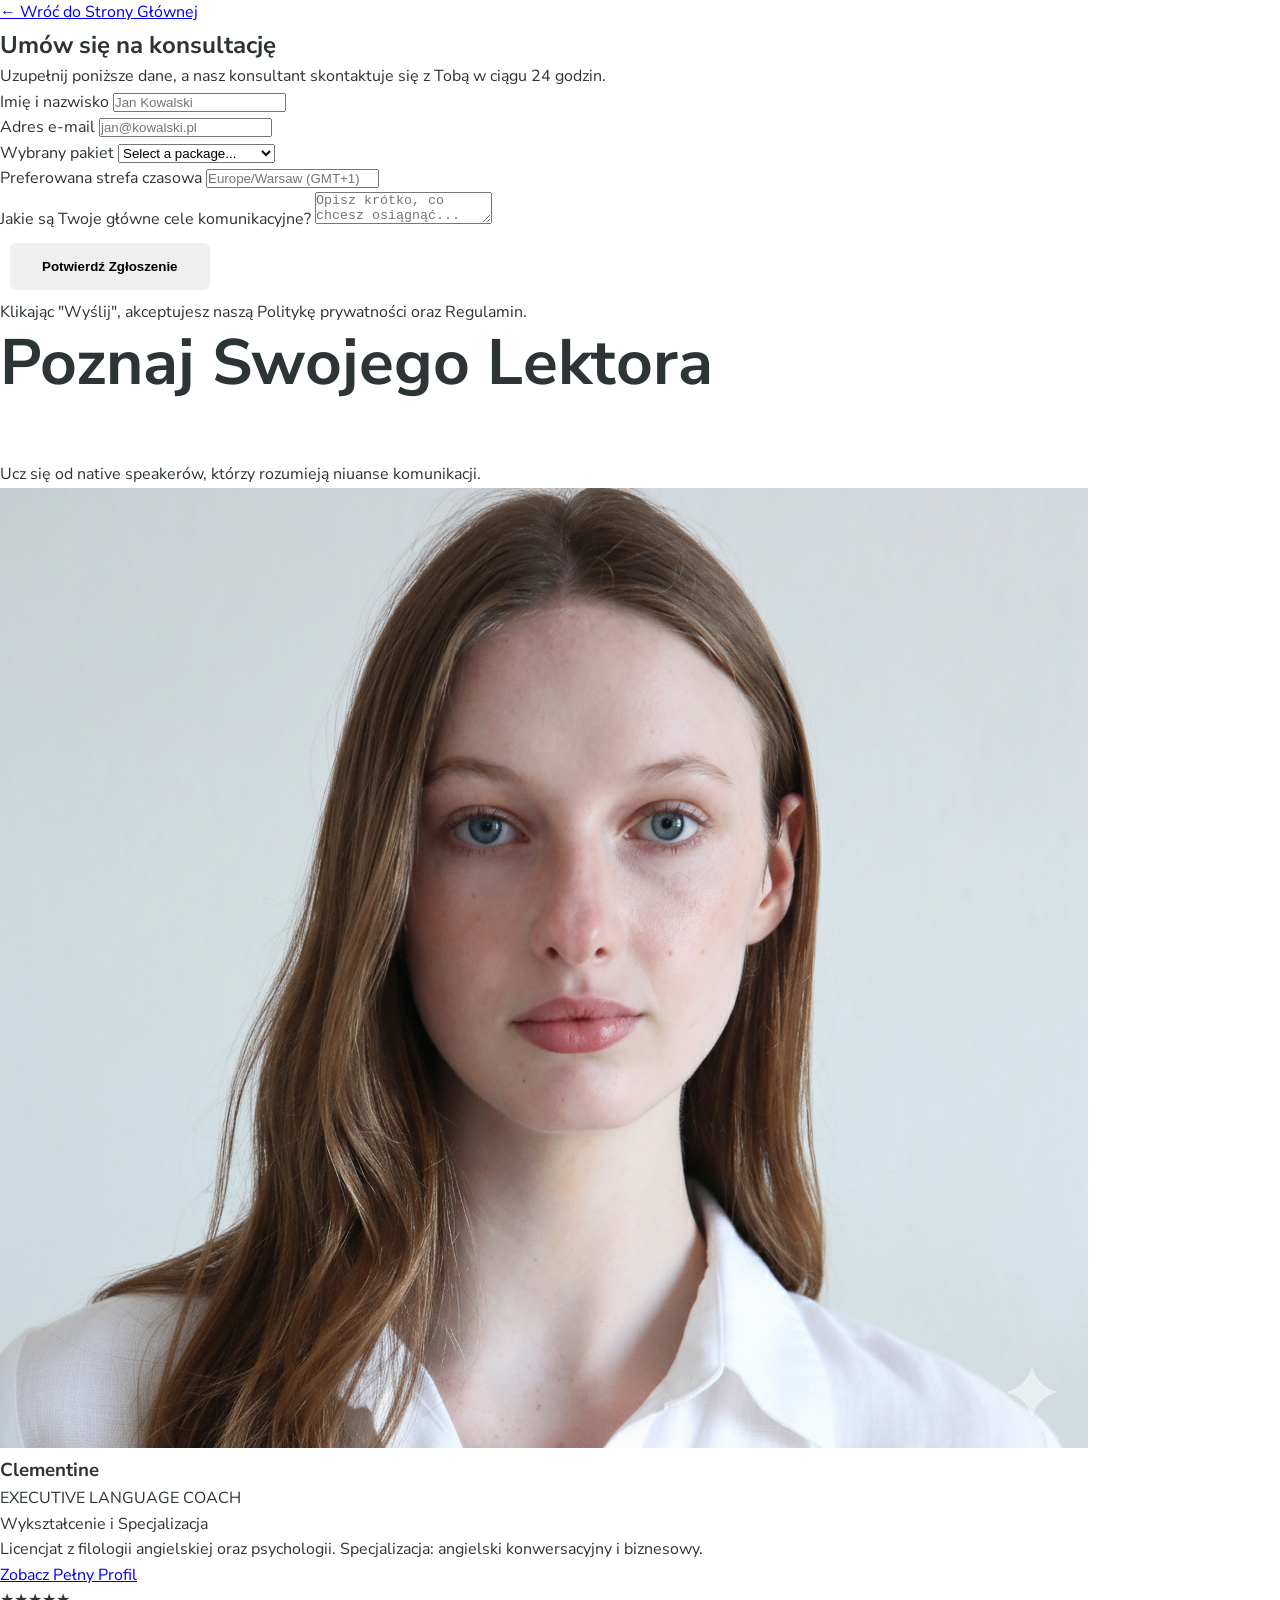
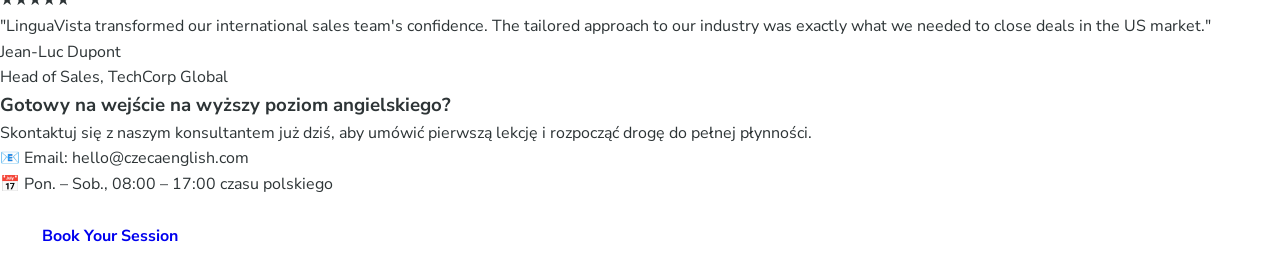
==== book-session.html @ dcea933d "Create book-session.html new book session page" ====
<!DOCTYPE html>
<html lang="pl">
<head>
    <meta charset="UTF-8">
    <meta name="viewport" content="width=device-width, initial-scale=1.0">
    <title>Umów sesję | Czeca English</title>
    <link rel="stylesheet" href="./style.css?v=1.7">
    <link href="https://fonts.googleapis.com/css2?family=Nunito+Sans:wght@300;400;700&display=swap" rel="stylesheet">
</head>
<body class="booking-page">

    <header class="booking-header">
        <a href="index.html" class="back-link">← Wróć do Strony Głównej</a>
    </header>

    <section class="form-section">
        <div class="form-container">
            <h2>Umów się na konsultację</h2>
            <p class="form-subtitle">Uzupełnij poniższe dane, a nasz konsultant skontaktuje się z Tobą w ciągu 24 godzin.</p>
            
            <form>
                <div class="input-row">
                    <div class="input-group">
                        <label>Imię i nazwisko</label>
                        <input type="text" placeholder="Jan Kowalski">
                    </div>
                    <div class="input-group">
                        <label>Adres e-mail</label>
                        <input type="email" placeholder="jan@kowalski.pl">
                    </div>
                </div>

                <div class="input-row">
                    <div class="input-group">
                        <label>Wybrany pakiet</label>
                        <select>
                            <option>Select a package...</option>
                            <option>Indywidualny Express</option>
                            <option>Indywidualny Standard</option>
                        </select>
                    </div>
                    <div class="input-group">
                        <label>Preferowana strefa czasowa</label>
                        <input type="text" placeholder="Europe/Warsaw (GMT+1)">
                    </div>
                </div>

                <div class="input-group full-width">
                    <label>Jakie są Twoje główne cele komunikacyjne?</label>
                    <textarea placeholder="Opisz krótko, co chcesz osiągnąć..."></textarea>
                </div>

                <button type="submit" class="btn btn-dark-form">Potwierdź Zgłoszenie</button>
            </form>
            <p class="form-fine-print">Klikając "Wyślij", akceptujesz naszą Politykę prywatności oraz Regulamin.</p>
        </div>
    </section>

    <section class="teacher-section">
        <h2 class="section-title">Poznaj Swojego Lektora</h2>
        <p class="section-subtitle">Ucz się od native speakerów, którzy rozumieją niuanse komunikacji.</p>
        
        <div class="profile-wrapper">
            <div class="profile-arch"></div>
            <img src="Gemini_Generated_Image_jn3lj3jn3lj3jn3l.png" alt="Clementine - Lektor" class="teacher-img">
            <div class="profile-card">
                <h3>Clementine</h3>
                <span class="profile-title">EXECUTIVE LANGUAGE COACH</span>
                <p>Wykształcenie i Specjalizacja</p>
                <p class="profile-desc">Licencjat z filologii angielskiej oraz psychologii. Specjalizacja: angielski konwersacyjny i biznesowy.</p>
                <a href="#" class="profile-link">Zobacz Pełny Profil</a>
            </div>
        </div>
    </section>

    <section class="cta-callout-section">
        <div class="callout-grid">
            <div class="testimonial-box">
                <div class="stars">★★★★★</div>
                <p class="quote">"LinguaVista transformed our international sales team's confidence. The tailored approach to our industry was exactly what we needed to close deals in the US market."</p>
                <p class="quote-author">Jean-Luc Dupont</p>
                <p class="quote-title">Head of Sales, TechCorp Global</p>
            </div>
            <div class="contact-cta-box">
                <h3>Gotowy na wejście na wyższy poziom angielskiego?</h3>
                <p>Skontaktuj się z naszym konsultantem już dziś, aby umówić pierwszą lekcję i rozpocząć drogę do pełnej płynności.</p>
                <div class="contact-info">
                    <p>📧 Email: hello@czecaenglish.com</p>
                    <p>📅 Pon. – Sob., 08:00 – 17:00 czasu polskiego</p>
                </div>
                <a href="#" class="btn btn-teal-cta">Book Your Session</a>
            </div>
        </div>
    </section>

</body>
</html>
---- style.css ----
:root {
    --teal: #00808b;
    --light-teal: #b3d9d9;
    --white: #ffffff;
    --dark: #2d3436;
    --bg-gray: #f4f7f7;
}

* { box-sizing: border-box; margin: 0; padding: 0; }
body { font-family: 'Nunito Sans', sans-serif; color: var(--dark); line-height: 1.6; overflow-x: hidden; scroll-behavior: smooth; }

/* --- Hero --- */
.hero { height: 100vh; display: flex; align-items: center; justify-content: center; position: relative; color: var(--white); text-align: center; padding: 0 20px; }
.video-bg { position: absolute; top: 0; left: 0; width: 100%; height: 100%; object-fit: cover; z-index: -2; }
.overlay { position: absolute; top: 0; left: 0; width: 100%; height: 100%; background: rgba(0, 0, 0, 0.4); z-index: -1; }
.hero-content { max-width: 900px; }
h1 { font-size: clamp(2.5rem, 6vw, 4rem); margin: 20px 0; line-height: 1.1; }

/* --- Defined Stats Bar --- */
.stats-container { background: #fff; padding: 40px 20px; margin-top: -50px; position: relative; z-index: 10; }
.stats-bar { max-width: 1100px; margin: 0 auto; display: grid; grid-template-columns: repeat(auto-fit, minmax(250px, 1fr)); gap: 20px; }
.stat-item { background: var(--bg-gray); padding: 30px; border-radius: 12px; text-align: center; border-bottom: 4px solid var(--light-teal); }
.stat-icon { font-size: 1.5rem; margin-bottom: 10px; }

/* --- Tightened Arch Section --- */
.about-section { padding: 40px 20px; background: #fff; display: flex; justify-content: center; }
.arch-wrapper { position: relative; width: 100%; max-width: 650px; display: flex; flex-direction: column; align-items: center; }
.teal-arch { position: absolute; top: 0; width: 100%; height: 100%; background-color: var(--light-teal); border-radius: 350px 350px 0 0; z-index: 1; }
.student-img { width: 75%; max-width: 380px; border-radius: 20px; z-index: 2; margin-top: 30px; box-shadow: 0 15px 30px rgba(0,0,0,0.1); }
.arch-content { z-index: 3; text-align: center; margin-top: 25px; max-width: 500px; padding-bottom: 40px; }

/* --- Bigger Features Header --- */
.features { padding: 80px 10%; text-align: center; background: #fff; }
.section-title { font-size: clamp(2.5rem, 5vw, 4rem); line-height: 1.2; margin-bottom: 60px; }
.section-title span { font-style: italic; font-weight: 300; color: var(--teal); }
.feature-grid { display: grid; grid-template-columns: repeat(auto-fit, minmax(280px, 1fr)); gap: 30px; }
.feature-card { padding: 50px 30px; background: var(--bg-gray); border-radius: 20px; text-align: left; }
.highlight-card { background: var(--teal); color: white; }

/* --- Pricing Calculator --- */
.calc-section { padding: 100px 10%; background: var(--bg-gray); }
.calc-container { max-width: 1000px; margin: 0 auto; background: white; padding: 60px; border-radius: 30px; box-shadow: 0 20px 60px rgba(0,0,0,0.05); }
.calc-grid { display: grid; grid-template-columns: 1.5fr 1fr; gap: 50px; margin-top: 40px; }
.radio-group { margin: 20px 0 40px; }
.radio-option { display: block; padding: 15px; border: 2px solid #eee; border-radius: 10px; margin-bottom: 10px; cursor: pointer; }
.radio-option input { margin-right: 10px; accent-color: var(--teal); }
input[type="range"] { width: 100%; accent-color: var(--teal); margin: 20px 0 10px; }
.range-labels { display: flex; justify-content: space-between; font-size: 12px; color: #999; }
.result-box { background: #fdfdfd; border: 2px dashed var(--light-teal); padding: 40px; border-radius: 20px; text-align: center; }
.result-box h3 { font-size: 3rem; color: var(--teal); margin: 10px 0; }

/* --- Buttons --- */
.btn { display: inline-block; padding: 16px 32px; text-decoration: none; font-weight: bold; border-radius: 6px; transition: 0.3s; margin: 10px; border: none; cursor: pointer; }
.btn-teal { background: var(--teal); color: var(--white); }
.btn-outline { border: 2px solid var(--white); color: var(--white); }
.btn-white { background: var(--white); color: var(--teal); }

/* --- Footer --- */
.main-footer { background: #2c3e50; color: white; padding: 80px 10% 40px; }
.footer-grid { display: flex; justify-content: space-between; flex-wrap: wrap; gap: 40px; }
.footer-bottom { border-top: 1px solid #3e4f5f; margin-top: 50px; padding-top: 20px; text-align: center; font-size: 12px; opacity: 0.6; }

@media (max-width: 900px) {
    .calc-grid { grid-template-columns: 1fr; }
    .calc-container { padding: 30px; }
}
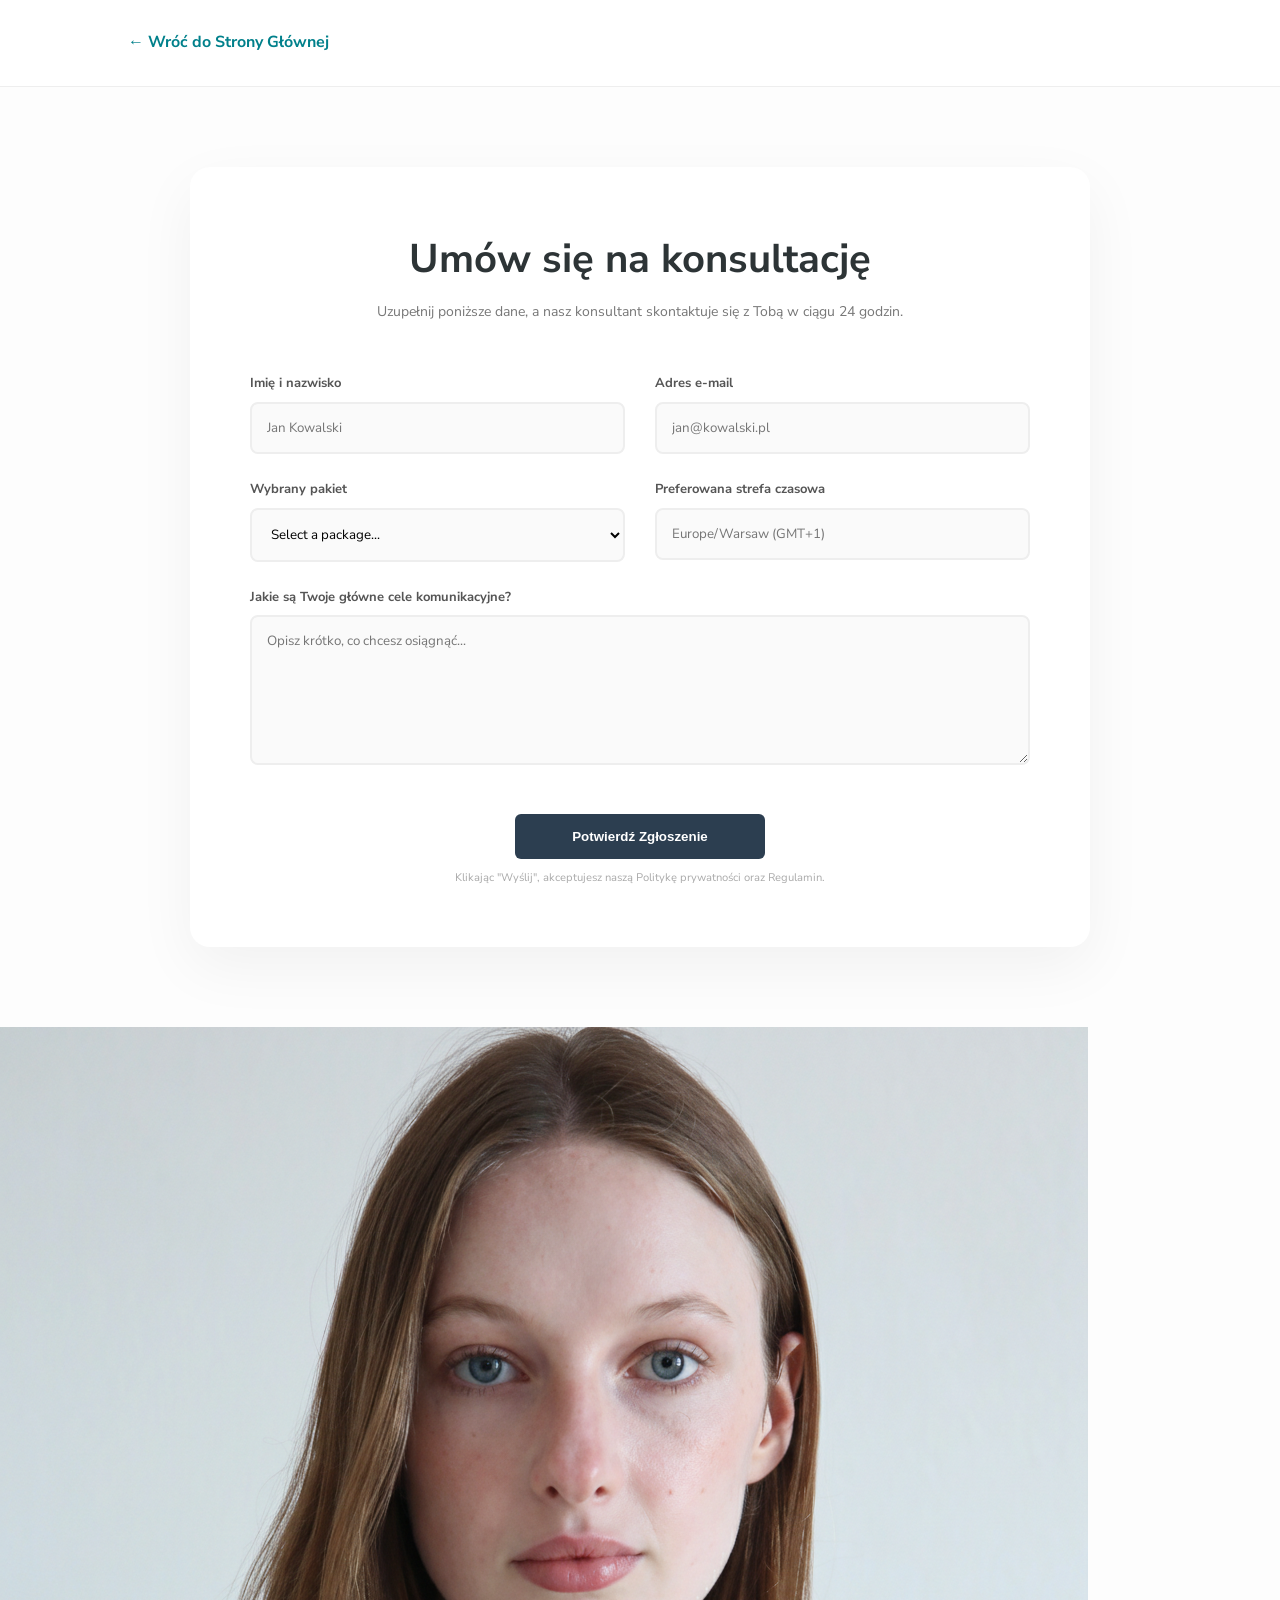
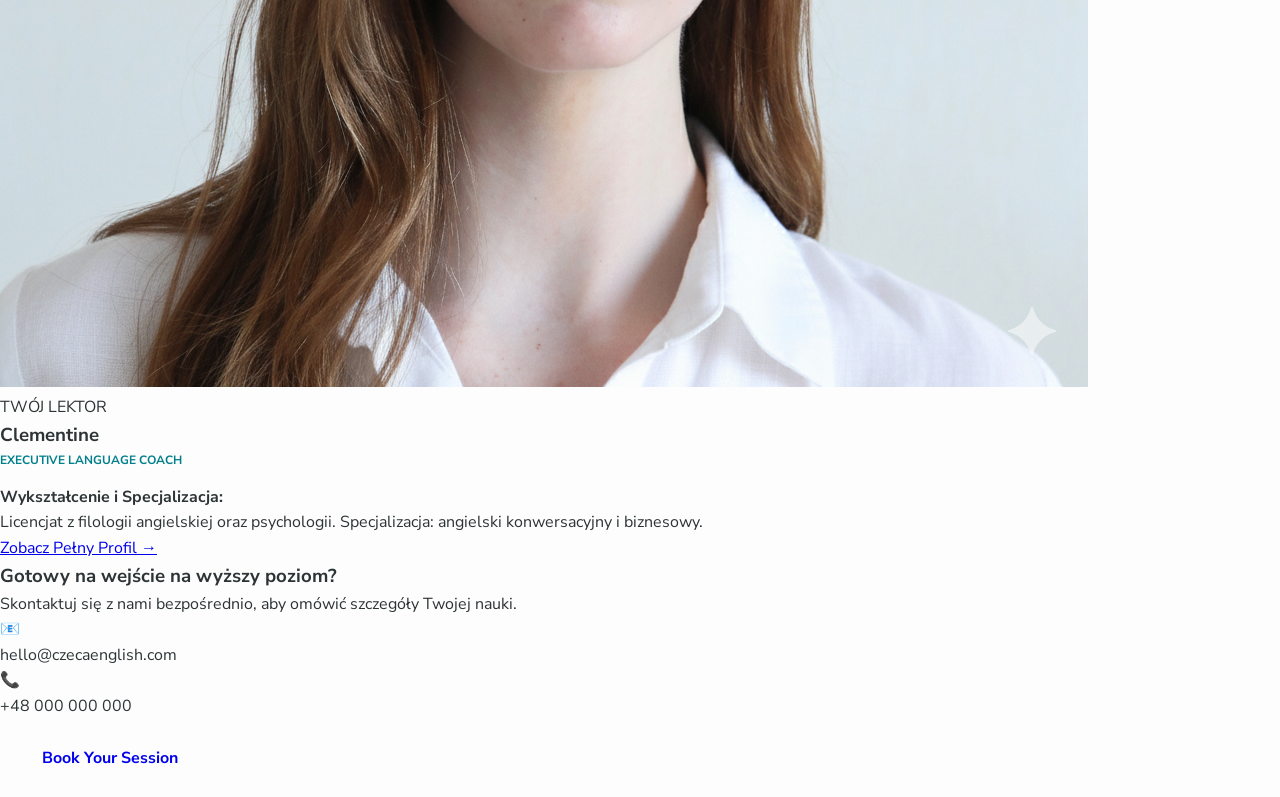
==== commit f5a1f17f: "Update book-session.html changes" ====
--- a/book-session.html
+++ b/book-session.html
@@ -4,7 +4,7 @@
     <meta charset="UTF-8">
     <meta name="viewport" content="width=device-width, initial-scale=1.0">
     <title>Umów sesję | Czeca English</title>
-    <link rel="stylesheet" href="./style.css?v=1.7">
+    <link rel="stylesheet" href="./style.css?v=1.8">
     <link href="https://fonts.googleapis.com/css2?family=Nunito+Sans:wght@300;400;700&display=swap" rel="stylesheet">
 </head>
 <body class="booking-page">
@@ -56,40 +56,38 @@
         </div>
     </section>
 
-    <section class="teacher-section">
-        <h2 class="section-title">Poznaj Swojego Lektora</h2>
-        <p class="section-subtitle">Ucz się od native speakerów, którzy rozumieją niuanse komunikacji.</p>
-        
-        <div class="profile-wrapper">
-            <div class="profile-arch"></div>
-            <img src="Gemini_Generated_Image_jn3lj3jn3lj3jn3l.png" alt="Clementine - Lektor" class="teacher-img">
-            <div class="profile-card">
+    <section class="teacher-section-v2">
+        <div class="profile-container-v2">
+            <div class="profile-image-v2">
+                <img src="Gemini_Generated_Image_jn3lj3jn3lj3jn3l.png" alt="Clementine" class="teacher-img-large">
+            </div>
+            <div class="profile-info-v2">
+                <span class="profile-tag">TWÓJ LEKTOR</span>
                 <h3>Clementine</h3>
                 <span class="profile-title">EXECUTIVE LANGUAGE COACH</span>
-                <p>Wykształcenie i Specjalizacja</p>
-                <p class="profile-desc">Licencjat z filologii angielskiej oraz psychologii. Specjalizacja: angielski konwersacyjny i biznesowy.</p>
-                <a href="#" class="profile-link">Zobacz Pełny Profil</a>
+                <p class="profile-edu"><strong>Wykształcenie i Specjalizacja:</strong><br>
+                Licencjat z filologii angielskiej oraz psychologii. Specjalizacja: angielski konwersacyjny i biznesowy.</p>
+                <a href="#" class="profile-link-v2">Zobacz Pełny Profil →</a>
             </div>
         </div>
     </section>
 
-    <section class="cta-callout-section">
-        <div class="callout-grid">
-            <div class="testimonial-box">
-                <div class="stars">★★★★★</div>
-                <p class="quote">"LinguaVista transformed our international sales team's confidence. The tailored approach to our industry was exactly what we needed to close deals in the US market."</p>
-                <p class="quote-author">Jean-Luc Dupont</p>
-                <p class="quote-title">Head of Sales, TechCorp Global</p>
+    <section class="contact-footer-simple">
+        <div class="contact-box-v2">
+            <h3>Gotowy na wejście na wyższy poziom?</h3>
+            <p>Skontaktuj się z nami bezpośrednio, aby omówić szczegóły Twojej nauki.</p>
+            
+            <div class="contact-details-v2">
+                <div class="contact-item-v2">
+                    <span>📧</span>
+                    <p>hello@czecaenglish.com</p>
+                </div>
+                <div class="contact-item-v2">
+                    <span>📞</span>
+                    <p>+48 000 000 000</p> </div>
             </div>
-            <div class="contact-cta-box">
-                <h3>Gotowy na wejście na wyższy poziom angielskiego?</h3>
-                <p>Skontaktuj się z naszym konsultantem już dziś, aby umówić pierwszą lekcję i rozpocząć drogę do pełnej płynności.</p>
-                <div class="contact-info">
-                    <p>📧 Email: hello@czecaenglish.com</p>
-                    <p>📅 Pon. – Sob., 08:00 – 17:00 czasu polskiego</p>
-                </div>
-                <a href="#" class="btn btn-teal-cta">Book Your Session</a>
-            </div>
+
+            <a href="#" class="btn btn-teal-v2">Book Your Session</a>
         </div>
     </section>
 
--- a/style.css
+++ b/style.css
@@ -64,3 +64,47 @@
     .calc-grid { grid-template-columns: 1fr; }
     .calc-container { padding: 30px; }
 }
+/* --- Booking Page Specific Styles --- */
+.booking-page { background: #fdfdfd; }
+.booking-header { padding: 30px 10%; background: #fff; border-bottom: 1px solid #eee; }
+.back-link { text-decoration: none; color: var(--teal); font-weight: bold; }
+
+/* 1. Form Section */
+.form-section { padding: 80px 10%; display: flex; justify-content: center; }
+.form-container { width: 100%; max-width: 900px; background: #fff; padding: 60px; border-radius: 20px; box-shadow: 0 20px 60px rgba(0,0,0,0.05); }
+.form-container h2 { text-align: center; font-size: 2.5rem; margin-bottom: 10px; }
+.form-subtitle { text-align: center; color: #777; margin-bottom: 50px; font-size: 14px; }
+
+.input-row { display: grid; grid-template-columns: 1fr 1fr; gap: 30px; margin-bottom: 25px; }
+.input-group label { display: block; margin-bottom: 8px; font-weight: bold; font-size: 13px; color: #555; }
+.input-group input, .input-group select, .input-group textarea { width: 100%; padding: 15px; border: 2px solid #eee; border-radius: 8px; background: #fafafa; font-family: inherit; }
+.input-group textarea { height: 150px; resize: vertical; }
+
+.btn-dark-form { background: #2c3e50; color: white; width: 250px; display: block; margin: 40px auto 10px; padding: 15px; }
+.form-fine-print { text-align: center; font-size: 11px; color: #aaa; }
+
+/* 2. Teacher Section & Arch */
+.teacher-section { padding: 80px 10%; text-align: center; background: #f0f4f8; }
+.profile-wrapper { position: relative; max-width: 600px; margin: 60px auto 0; padding-top: 80px; }
+.profile-arch { position: absolute; top: 0; left: 0; width: 100%; height: 100%; background: var(--light-teal); border-radius: 300px 300px 0 0; z-index: 1; }
+.teacher-img { width: 70%; max-width: 350px; border-radius: 15px; z-index: 2; position: relative; box-shadow: 0 20px 40px rgba(0,0,0,0.1); }
+.profile-card { background: #fff; border-radius: 15px; padding: 40px; text-align: left; position: relative; z-index: 3; margin-top: -30px; border-bottom: 4px solid var(--teal); }
+.profile-title { color: var(--teal); font-weight: bold; font-size: 12px; display: block; margin-bottom: 15px; }
+.profile-link { font-weight: bold; color: var(--dark); text-decoration: none; border-bottom: 1px solid #777; font-size: 13px; margin-top: 15px; display: inline-block;}
+
+/* 3. CTA Callout */
+.cta-callout-section { padding: 100px 10%; }
+.callout-grid { display: grid; grid-template-columns: 1fr 1fr; gap: 40px; background: #fff; border-radius: 20px; box-shadow: 0 20px 50px rgba(0,0,0,0.05); overflow: hidden; }
+.testimonial-box { padding: 60px; background: #fbfdfd; }
+.stars { color: #f1c40f; font-size: 1.2rem; margin-bottom: 20px; }
+.quote { font-size: 1.1rem; font-style: italic; color: #555; margin-bottom: 20px; line-height: 1.6; }
+.quote-author { font-weight: bold; color: var(--dark); }
+.quote-title { font-size: 12px; color: #777; }
+.contact-cta-box { padding: 60px; background: #2c3e50; color: white; }
+.contact-info { margin: 30px 0; font-size: 14px; color: #bdc3c7; }
+.btn-teal-cta { background: #0097a7; color: white; width: 100%; text-align: center; margin: 20px 0 0; }
+
+@media (max-width: 768px) {
+    .input-row, .callout-grid { grid-template-columns: 1fr; }
+    .form-container { padding: 30px; }
+}
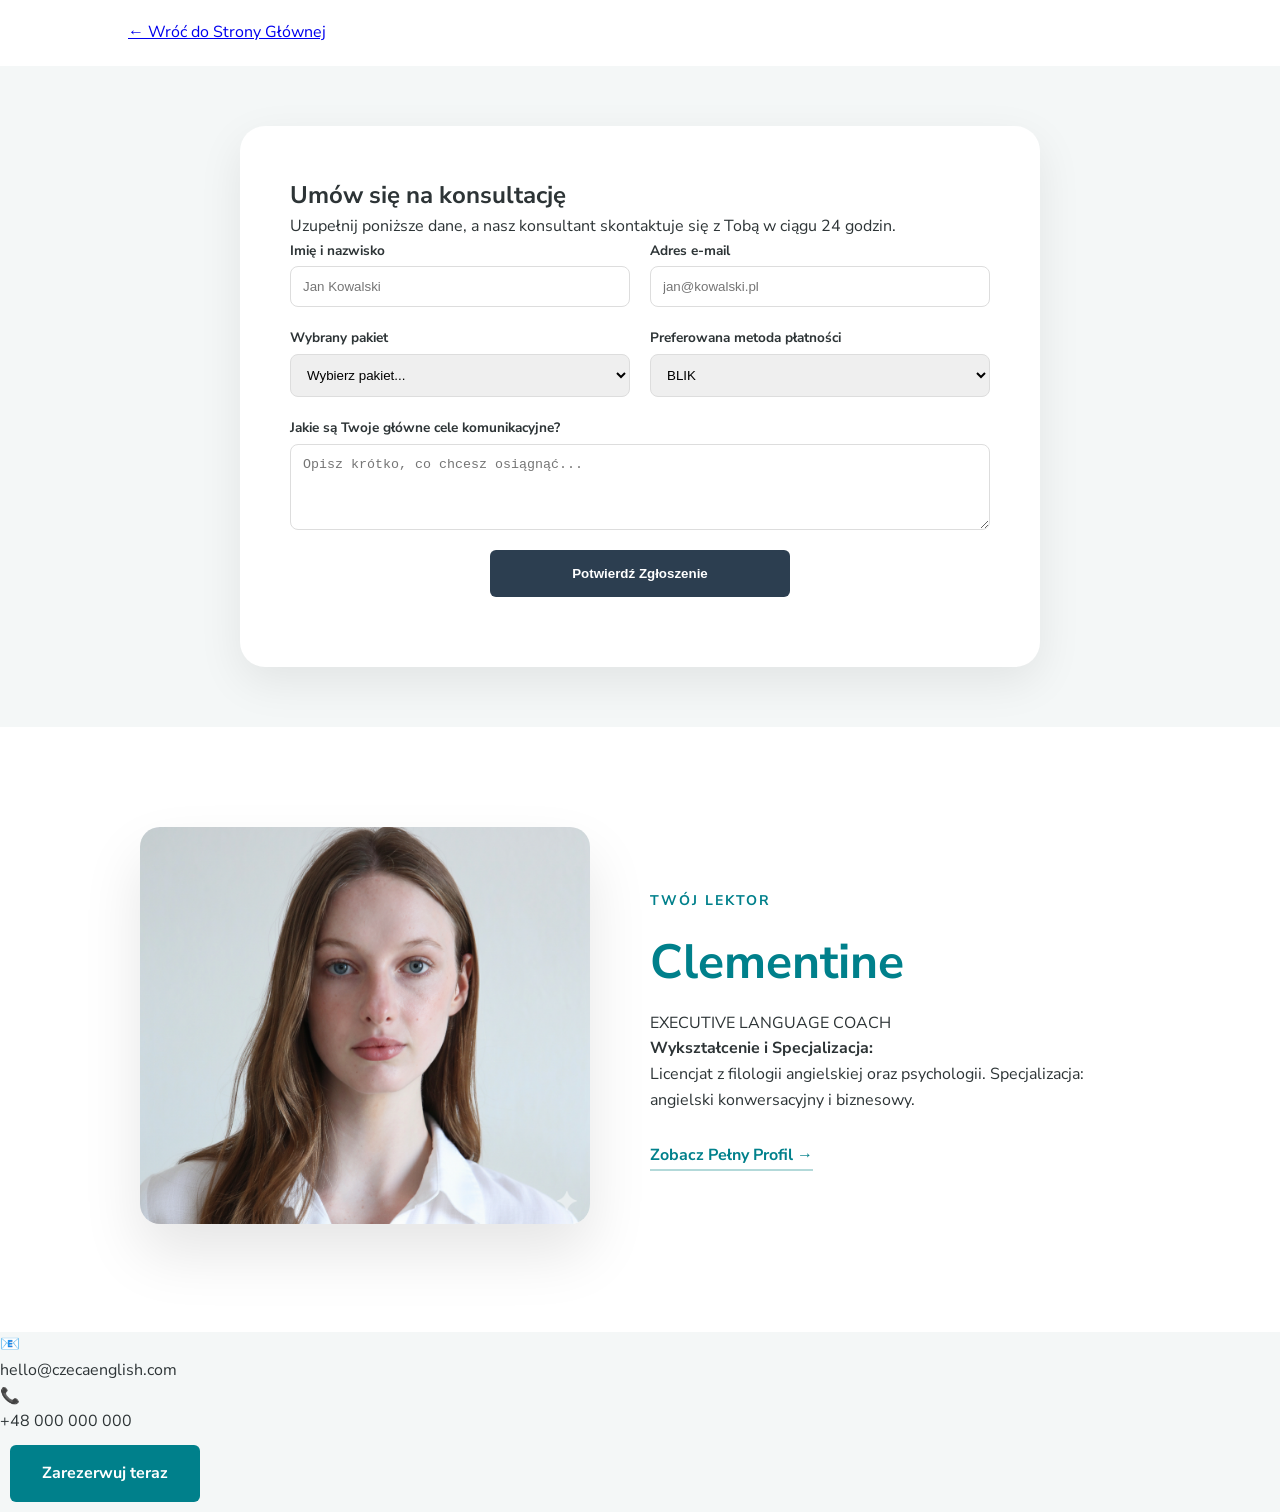
==== commit 1f8d8f11: "Update book-session.html changes" ====
--- a/book-session.html
+++ b/book-session.html
@@ -4,12 +4,12 @@
     <meta charset="UTF-8">
     <meta name="viewport" content="width=device-width, initial-scale=1.0">
     <title>Umów sesję | Czeca English</title>
-    <link rel="stylesheet" href="./style.css?v=1.8">
+    <link rel="stylesheet" href="./style.css?v=1.9">
     <link href="https://fonts.googleapis.com/css2?family=Nunito+Sans:wght@300;400;700&display=swap" rel="stylesheet">
 </head>
 <body class="booking-page">
 
-    <header class="booking-header">
+    <header class="booking-header" style="padding: 20px 10%; background: #fff;">
         <a href="index.html" class="back-link">← Wróć do Strony Głównej</a>
     </header>
 
@@ -34,25 +34,28 @@
                     <div class="input-group">
                         <label>Wybrany pakiet</label>
                         <select>
-                            <option>Select a package...</option>
-                            <option>Indywidualny Express</option>
-                            <option>Indywidualny Standard</option>
+                            <option>Wybierz pakiet...</option>
+                            <option>Ekspresowe (30 min)</option>
+                            <option>Standardowe (45 min)</option>
                         </select>
                     </div>
                     <div class="input-group">
-                        <label>Preferowana strefa czasowa</label>
-                        <input type="text" placeholder="Europe/Warsaw (GMT+1)">
+                        <label>Preferowana metoda płatności</label>
+                        <select>
+                            <option value="blik">BLIK</option>
+                            <option value="card">Karta płatnicza</option>
+                            <option value="transfer">Przelew bankowy</option>
+                        </select>
                     </div>
                 </div>
 
                 <div class="input-group full-width">
                     <label>Jakie są Twoje główne cele komunikacyjne?</label>
-                    <textarea placeholder="Opisz krótko, co chcesz osiągnąć..."></textarea>
+                    <textarea placeholder="Opisz krótko, co chcesz osiągnąć..." rows="4"></textarea>
                 </div>
 
                 <button type="submit" class="btn btn-dark-form">Potwierdź Zgłoszenie</button>
             </form>
-            <p class="form-fine-print">Klikając "Wyślij", akceptujesz naszą Politykę prywatności oraz Regulamin.</p>
         </div>
     </section>
 
@@ -67,16 +70,14 @@
                 <span class="profile-title">EXECUTIVE LANGUAGE COACH</span>
                 <p class="profile-edu"><strong>Wykształcenie i Specjalizacja:</strong><br>
                 Licencjat z filologii angielskiej oraz psychologii. Specjalizacja: angielski konwersacyjny i biznesowy.</p>
-                <a href="#" class="profile-link-v2">Zobacz Pełny Profil →</a>
+                
+                <a href="profile.html" class="profile-link-v2">Zobacz Pełny Profil →</a>
             </div>
         </div>
     </section>
 
-    <section class="contact-footer-simple">
+    <footer class="contact-footer-simple">
         <div class="contact-box-v2">
-            <h3>Gotowy na wejście na wyższy poziom?</h3>
-            <p>Skontaktuj się z nami bezpośrednio, aby omówić szczegóły Twojej nauki.</p>
-            
             <div class="contact-details-v2">
                 <div class="contact-item-v2">
                     <span>📧</span>
@@ -84,12 +85,12 @@
                 </div>
                 <div class="contact-item-v2">
                     <span>📞</span>
-                    <p>+48 000 000 000</p> </div>
+                    <p>+48 000 000 000</p>
+                </div>
             </div>
-
-            <a href="#" class="btn btn-teal-v2">Book Your Session</a>
+            <a href="#" class="btn btn-teal">Zarezerwuj teraz</a>
         </div>
-    </section>
+    </footer>
 
 </body>
 </html>
--- a/style.css
+++ b/style.css
@@ -48,9 +48,10 @@
 .range-labels { display: flex; justify-content: space-between; font-size: 12px; color: #999; }
 .result-box { background: #fdfdfd; border: 2px dashed var(--light-teal); padding: 40px; border-radius: 20px; text-align: center; }
 .result-box h3 { font-size: 3rem; color: var(--teal); margin: 10px 0; }
+.blik-indicator { margin-top: 15px; font-size: 0.8rem; color: #777; border-top: 1px solid #eee; padding-top: 10px; }
 
 /* --- Buttons --- */
-.btn { display: inline-block; padding: 16px 32px; text-decoration: none; font-weight: bold; border-radius: 6px; transition: 0.3s; margin: 10px; border: none; cursor: pointer; }
+.btn { display: inline-block; padding: 16px 32px; text-decoration: none; font-weight: bold; border-radius: 6px; transition: 0.3s; margin: 10px; border: none; cursor: pointer; text-align: center; }
 .btn-teal { background: var(--teal); color: var(--white); }
 .btn-outline { border: 2px solid var(--white); color: var(--white); }
 .btn-white { background: var(--white); color: var(--teal); }
@@ -64,47 +65,43 @@
     .calc-grid { grid-template-columns: 1fr; }
     .calc-container { padding: 30px; }
 }
-/* --- Booking Page Specific Styles --- */
-.booking-page { background: #fdfdfd; }
-.booking-header { padding: 30px 10%; background: #fff; border-bottom: 1px solid #eee; }
-.back-link { text-decoration: none; color: var(--teal); font-weight: bold; }
 
-/* 1. Form Section */
-.form-section { padding: 80px 10%; display: flex; justify-content: center; }
-.form-container { width: 100%; max-width: 900px; background: #fff; padding: 60px; border-radius: 20px; box-shadow: 0 20px 60px rgba(0,0,0,0.05); }
-.form-container h2 { text-align: center; font-size: 2.5rem; margin-bottom: 10px; }
-.form-subtitle { text-align: center; color: #777; margin-bottom: 50px; font-size: 14px; }
+/* --- Booking Page v2 Styles (Fixed Box) --- */
+.booking-page { background: var(--bg-gray); }
+.form-section { padding: 60px 10%; display: flex; justify-content: center; }
+.form-container { 
+    width: 100%; max-width: 800px; background: #fff; padding: 50px; 
+    border-radius: 25px; box-shadow: 0 15px 45px rgba(0,0,0,0.08); 
+}
+.input-row { display: grid; grid-template-columns: 1fr 1fr; gap: 20px; margin-bottom: 20px; }
+.input-group { display: flex; flex-direction: column; text-align: left; }
+.input-group label { font-weight: bold; font-size: 0.85rem; margin-bottom: 5px; }
+.input-group input, .input-group select, .input-group textarea { padding: 12px; border: 1px solid #ddd; border-radius: 8px; }
+.full-width { grid-column: span 2; }
+.btn-dark-form { background: #2c3e50; color: white; width: 100%; max-width: 300px; margin: 20px auto; display: block; }
 
-.input-row { display: grid; grid-template-columns: 1fr 1fr; gap: 30px; margin-bottom: 25px; }
-.input-group label { display: block; margin-bottom: 8px; font-weight: bold; font-size: 13px; color: #555; }
-.input-group input, .input-group select, .input-group textarea { width: 100%; padding: 15px; border: 2px solid #eee; border-radius: 8px; background: #fafafa; font-family: inherit; }
-.input-group textarea { height: 150px; resize: vertical; }
+.teacher-section-v2 { padding: 100px 10%; background: #fff; }
+.profile-container-v2 {
+    max-width: 1000px; margin: 0 auto; display: flex; align-items: center; gap: 60px;
+}
+.teacher-img-large {
+    width: 100%; max-width: 450px; border-radius: 20px; box-shadow: 0 30px 60px rgba(0,0,0,0.1);
+}
+.profile-info-v2 { flex: 1; text-align: left; }
+.profile-tag { color: var(--teal); font-weight: bold; font-size: 14px; letter-spacing: 2px; }
+.profile-info-v2 h3 { font-size: 3rem; margin: 10px 0; color: var(--teal); }
+.profile-link-v2 { display: inline-block; margin-top: 30px; color: var(--teal); font-weight: bold; text-decoration: none; border-bottom: 2px solid var(--light-teal); }
 
-.btn-dark-form { background: #2c3e50; color: white; width: 250px; display: block; margin: 40px auto 10px; padding: 15px; }
-.form-fine-print { text-align: center; font-size: 11px; color: #aaa; }
+/* --- Full Profile Page (The Side-by-Side Video Layout) --- */
+.profile-page { background: var(--bg-gray); }
+.full-profile-section { max-width: 1100px; margin: 50px auto; padding: 60px; background: #fff; border-radius: 30px; box-shadow: 0 10px 30px rgba(0,0,0,0.05); }
+.profile-main-name { font-size: 3.5rem; color: var(--teal); margin-bottom: 30px; }
+.intro-media-container { display: grid; grid-template-columns: 1fr 1.5fr; gap: 40px; margin-bottom: 40px; }
+.full-view-img { width: 100%; border-radius: 20px; }
+.profile-video-box { background: #000; border-radius: 20px; overflow: hidden; display: flex; align-items: center; }
+.intro-video { width: 100%; height: auto; }
 
-/* 2. Teacher Section & Arch */
-.teacher-section { padding: 80px 10%; text-align: center; background: #f0f4f8; }
-.profile-wrapper { position: relative; max-width: 600px; margin: 60px auto 0; padding-top: 80px; }
-.profile-arch { position: absolute; top: 0; left: 0; width: 100%; height: 100%; background: var(--light-teal); border-radius: 300px 300px 0 0; z-index: 1; }
-.teacher-img { width: 70%; max-width: 350px; border-radius: 15px; z-index: 2; position: relative; box-shadow: 0 20px 40px rgba(0,0,0,0.1); }
-.profile-card { background: #fff; border-radius: 15px; padding: 40px; text-align: left; position: relative; z-index: 3; margin-top: -30px; border-bottom: 4px solid var(--teal); }
-.profile-title { color: var(--teal); font-weight: bold; font-size: 12px; display: block; margin-bottom: 15px; }
-.profile-link { font-weight: bold; color: var(--dark); text-decoration: none; border-bottom: 1px solid #777; font-size: 13px; margin-top: 15px; display: inline-block;}
-
-/* 3. CTA Callout */
-.cta-callout-section { padding: 100px 10%; }
-.callout-grid { display: grid; grid-template-columns: 1fr 1fr; gap: 40px; background: #fff; border-radius: 20px; box-shadow: 0 20px 50px rgba(0,0,0,0.05); overflow: hidden; }
-.testimonial-box { padding: 60px; background: #fbfdfd; }
-.stars { color: #f1c40f; font-size: 1.2rem; margin-bottom: 20px; }
-.quote { font-size: 1.1rem; font-style: italic; color: #555; margin-bottom: 20px; line-height: 1.6; }
-.quote-author { font-weight: bold; color: var(--dark); }
-.quote-title { font-size: 12px; color: #777; }
-.contact-cta-box { padding: 60px; background: #2c3e50; color: white; }
-.contact-info { margin: 30px 0; font-size: 14px; color: #bdc3c7; }
-.btn-teal-cta { background: #0097a7; color: white; width: 100%; text-align: center; margin: 20px 0 0; }
-
-@media (max-width: 768px) {
-    .input-row, .callout-grid { grid-template-columns: 1fr; }
-    .form-container { padding: 30px; }
+@media (max-width: 900px) {
+    .profile-container-v2, .intro-media-container, .input-row { grid-template-columns: 1fr; }
+    .full-width { grid-column: span 1; }
 }
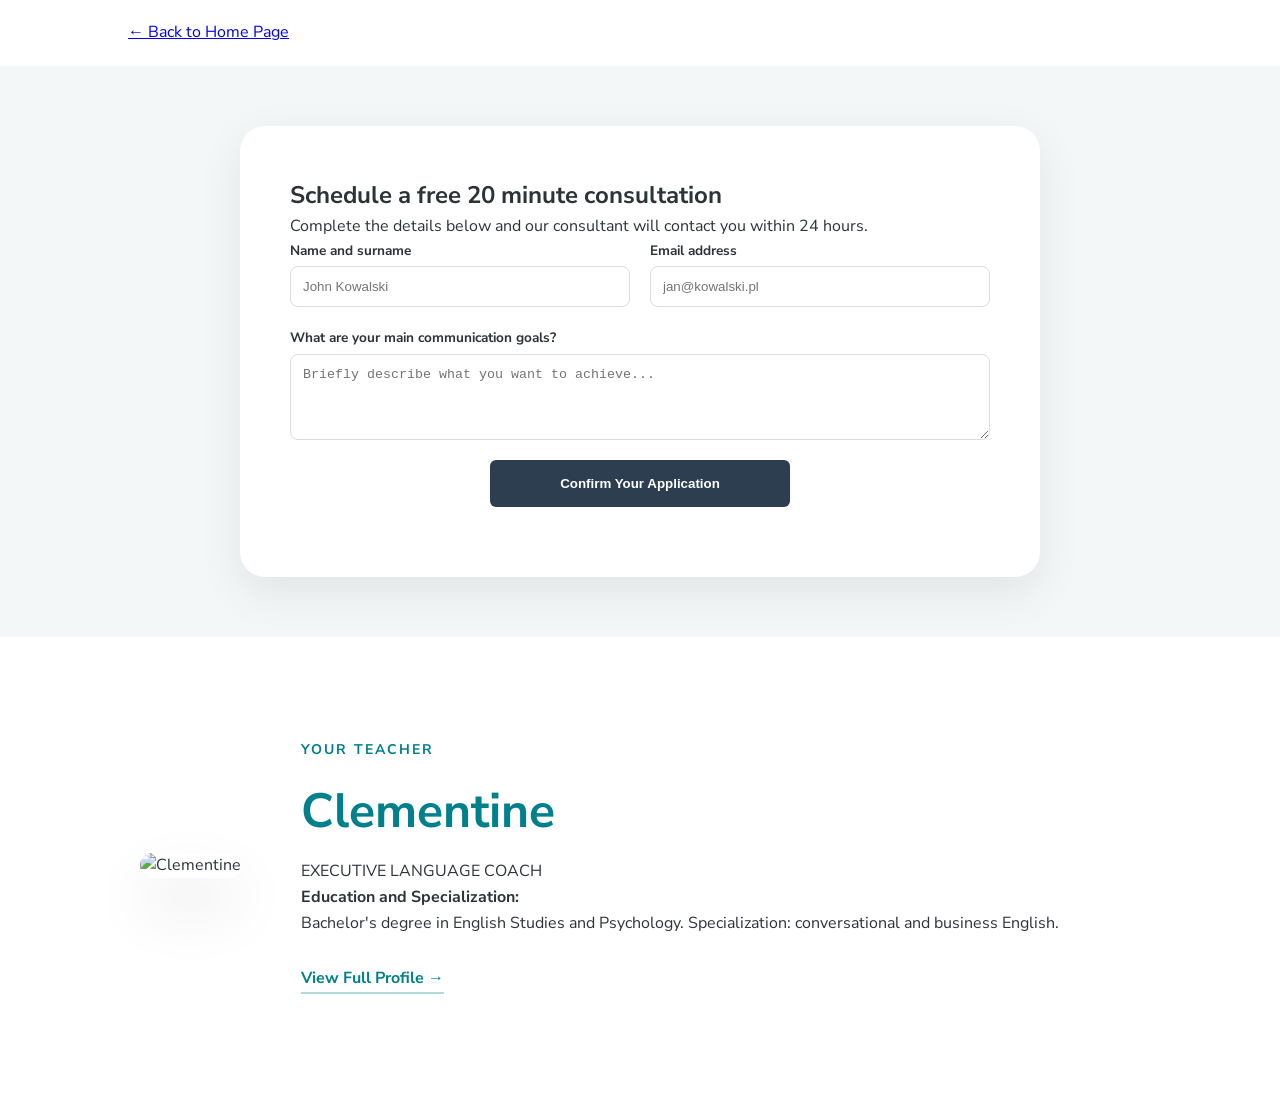
==== commit 89527fc6: "Update book-session.html making it for only free trial lessons" ====
--- a/book-session.html
+++ b/book-session.html
@@ -3,58 +3,39 @@
 <head>
     <meta charset="UTF-8">
     <meta name="viewport" content="width=device-width, initial-scale=1.0">
-    <title>Umów sesję | Czeca English</title>
-    <link rel="stylesheet" href="./style.css?v=1.9">
+    <title>Schedule a Consultation | Czeca English</title>
+    <link rel="stylesheet" href="./style.css?v=2.0">
     <link href="https://fonts.googleapis.com/css2?family=Nunito+Sans:wght@300;400;700&display=swap" rel="stylesheet">
 </head>
 <body class="booking-page">
 
     <header class="booking-header" style="padding: 20px 10%; background: #fff;">
-        <a href="index.html" class="back-link">← Wróć do Strony Głównej</a>
+        <a href="index.html" class="back-link">← Back to Home Page</a>
     </header>
 
     <section class="form-section">
         <div class="form-container">
-            <h2>Umów się na konsultację</h2>
-            <p class="form-subtitle">Uzupełnij poniższe dane, a nasz konsultant skontaktuje się z Tobą w ciągu 24 godzin.</p>
+            <h2>Schedule a free 20 minute consultation</h2>
+            <p class="form-subtitle">Complete the details below and our consultant will contact you within 24 hours.</p>
             
             <form>
                 <div class="input-row">
                     <div class="input-group">
-                        <label>Imię i nazwisko</label>
-                        <input type="text" placeholder="Jan Kowalski">
+                        <label>Name and surname</label>
+                        <input type="text" placeholder="John Kowalski">
                     </div>
                     <div class="input-group">
-                        <label>Adres e-mail</label>
+                        <label>Email address</label>
                         <input type="email" placeholder="jan@kowalski.pl">
                     </div>
                 </div>
 
-                <div class="input-row">
-                    <div class="input-group">
-                        <label>Wybrany pakiet</label>
-                        <select>
-                            <option>Wybierz pakiet...</option>
-                            <option>Ekspresowe (30 min)</option>
-                            <option>Standardowe (45 min)</option>
-                        </select>
-                    </div>
-                    <div class="input-group">
-                        <label>Preferowana metoda płatności</label>
-                        <select>
-                            <option value="blik">BLIK</option>
-                            <option value="card">Karta płatnicza</option>
-                            <option value="transfer">Przelew bankowy</option>
-                        </select>
-                    </div>
+                <div class="input-group full-width">
+                    <label>What are your main communication goals?</label>
+                    <textarea placeholder="Briefly describe what you want to achieve..." rows="4"></textarea>
                 </div>
 
-                <div class="input-group full-width">
-                    <label>Jakie są Twoje główne cele komunikacyjne?</label>
-                    <textarea placeholder="Opisz krótko, co chcesz osiągnąć..." rows="4"></textarea>
-                </div>
-
-                <button type="submit" class="btn btn-dark-form">Potwierdź Zgłoszenie</button>
+                <button type="submit" class="btn btn-dark-form">Confirm Your Application</button>
             </form>
         </div>
     </section>
@@ -62,35 +43,18 @@
     <section class="teacher-section-v2">
         <div class="profile-container-v2">
             <div class="profile-image-v2">
-                <img src="Gemini_Generated_Image_jn3lj3jn3lj3jn3l.png" alt="Clementine" class="teacher-img-large">
+                <img src="Screenshot 2026-03-08 at 13.06.29.jpg" alt="Clementine" class="teacher-img-large">
             </div>
             <div class="profile-info-v2">
-                <span class="profile-tag">TWÓJ LEKTOR</span>
+                <span class="profile-tag">YOUR TEACHER</span>
                 <h3>Clementine</h3>
                 <span class="profile-title">EXECUTIVE LANGUAGE COACH</span>
-                <p class="profile-edu"><strong>Wykształcenie i Specjalizacja:</strong><br>
-                Licencjat z filologii angielskiej oraz psychologii. Specjalizacja: angielski konwersacyjny i biznesowy.</p>
-                
-                <a href="profile.html" class="profile-link-v2">Zobacz Pełny Profil →</a>
+                <p class="profile-edu"><strong>Education and Specialization:</strong><br>
+                Bachelor's degree in English Studies and Psychology. Specialization: conversational and business English.</p>
+                <a href="profile.html" class="profile-link-v2">View Full Profile →</a>
             </div>
         </div>
     </section>
 
-    <footer class="contact-footer-simple">
-        <div class="contact-box-v2">
-            <div class="contact-details-v2">
-                <div class="contact-item-v2">
-                    <span>📧</span>
-                    <p>hello@czecaenglish.com</p>
-                </div>
-                <div class="contact-item-v2">
-                    <span>📞</span>
-                    <p>+48 000 000 000</p>
-                </div>
-            </div>
-            <a href="#" class="btn btn-teal">Zarezerwuj teraz</a>
-        </div>
-    </footer>
-
 </body>
 </html>
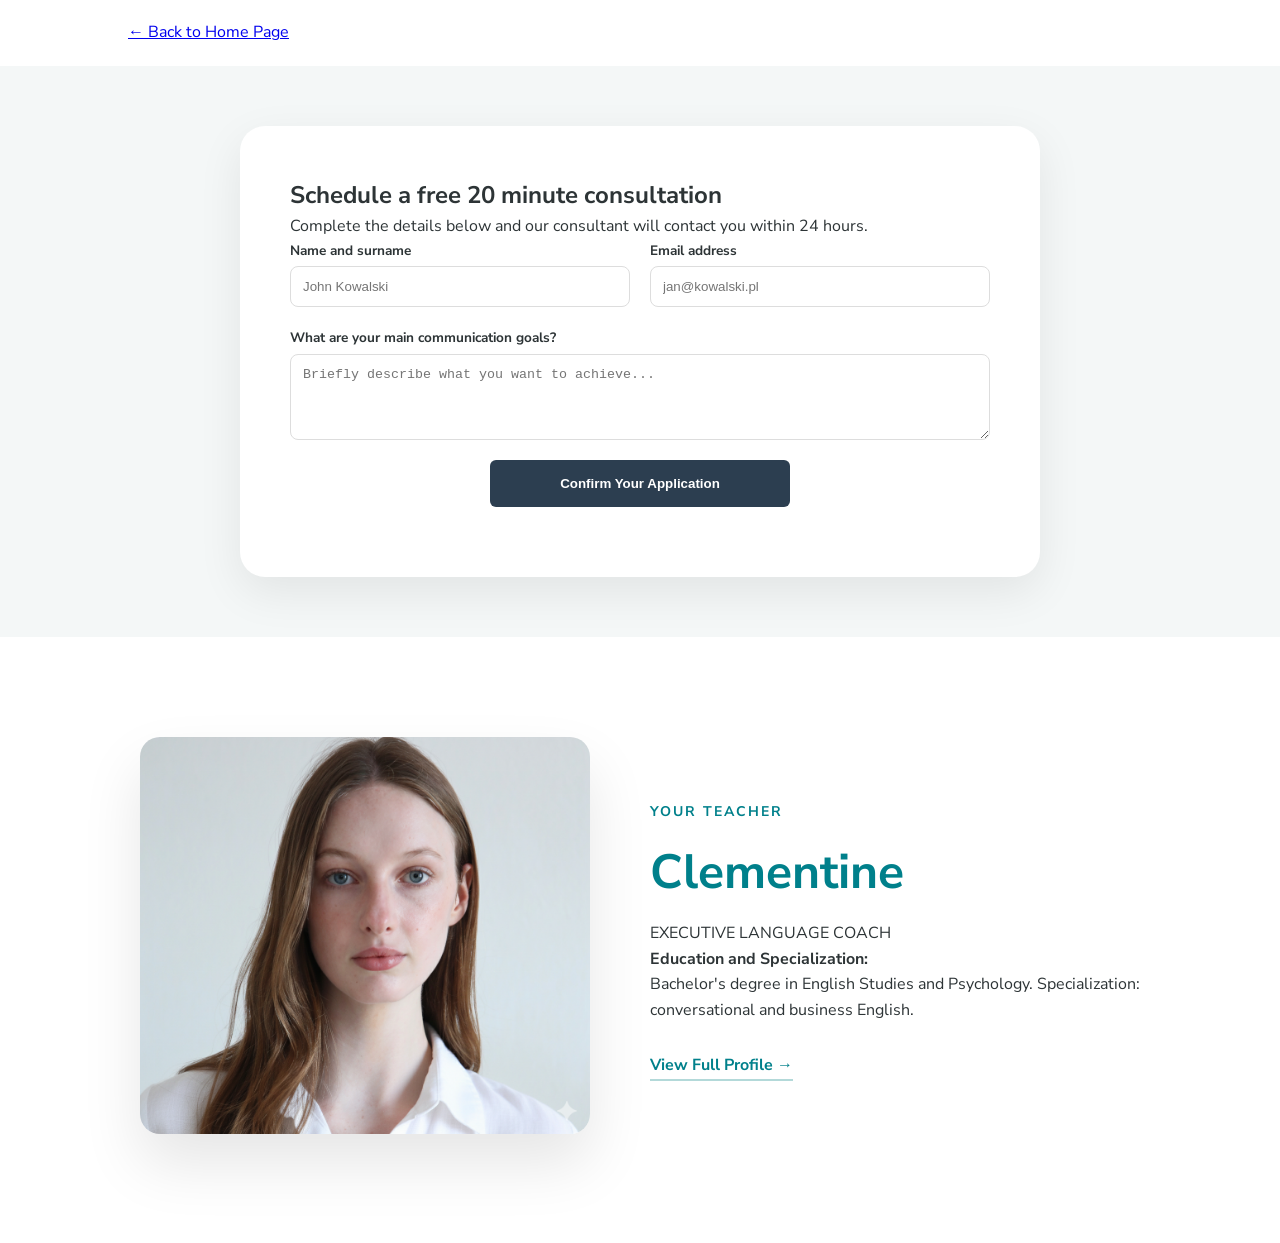
==== commit a85eee1b: "Update book-session.html fixing pic" ====
--- a/book-session.html
+++ b/book-session.html
@@ -43,7 +43,7 @@
     <section class="teacher-section-v2">
         <div class="profile-container-v2">
             <div class="profile-image-v2">
-                <img src="Screenshot 2026-03-08 at 13.06.29.jpg" alt="Clementine" class="teacher-img-large">
+                <img src="Gemini_Generated_Image_jn3lj3jn3lj3jn3l.png" alt="Clementine" class="teacher-img-large">
             </div>
             <div class="profile-info-v2">
                 <span class="profile-tag">YOUR TEACHER</span>
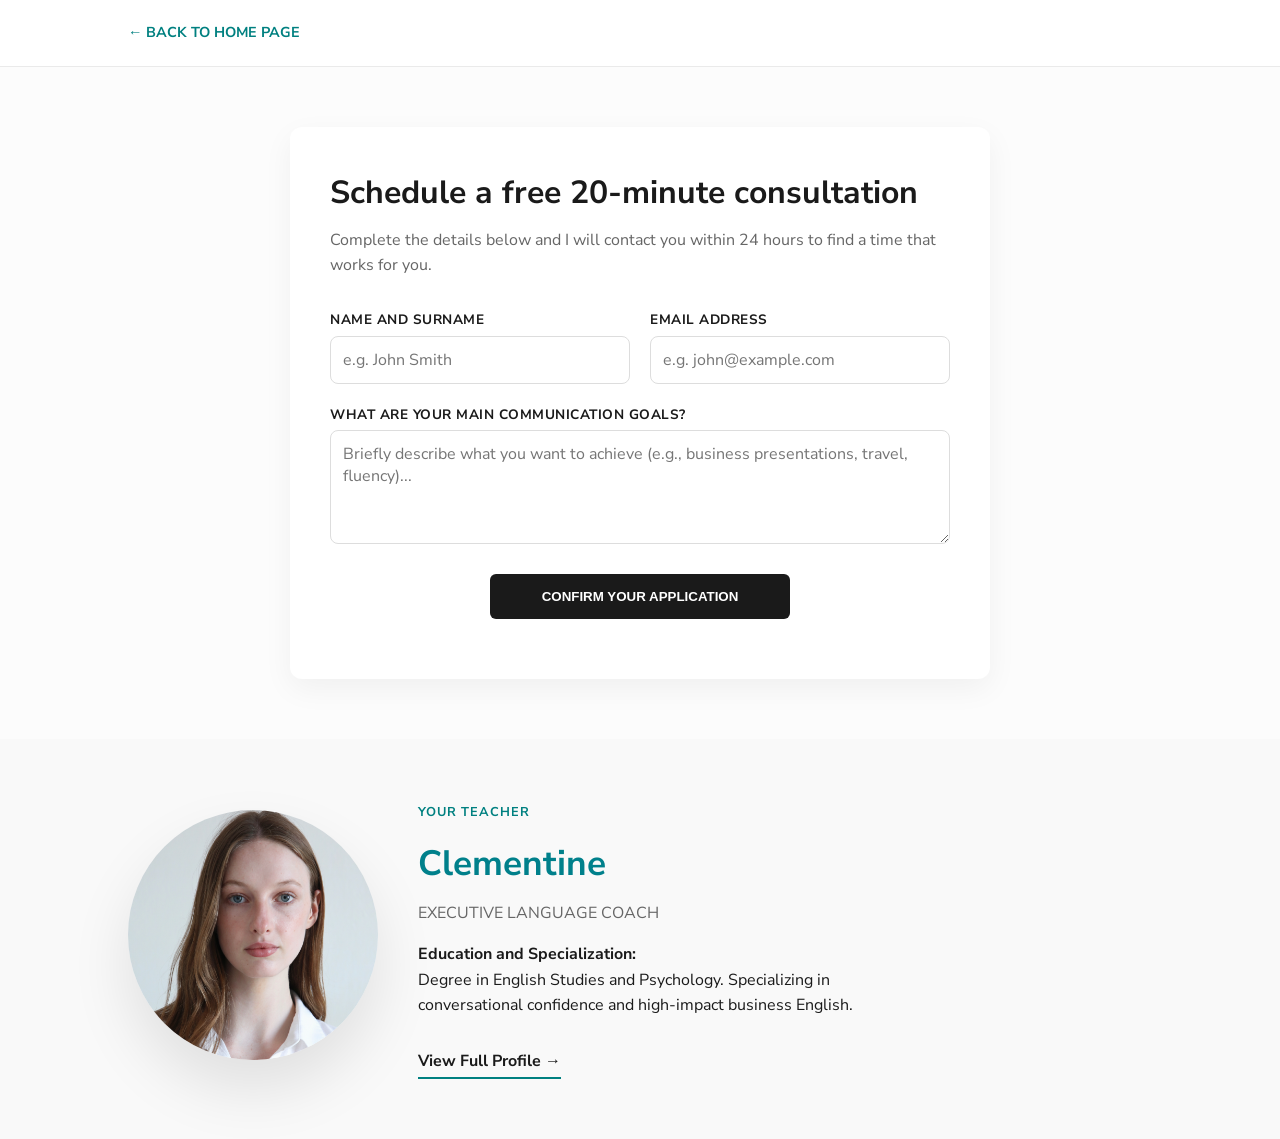
==== commit 3c14707e: "Update book-session.html updated for form" ====
--- a/book-session.html
+++ b/book-session.html
@@ -1,57 +1,151 @@
 <!DOCTYPE html>
-<html lang="pl">
+<html lang="en">
 <head>
     <meta charset="UTF-8">
     <meta name="viewport" content="width=device-width, initial-scale=1.0">
-    <title>Schedule a Consultation | Czeca English</title>
+    <title>Schedule a Consultation | NativeTalk</title>
     <link rel="stylesheet" href="./style.css?v=2.0">
     <link href="https://fonts.googleapis.com/css2?family=Nunito+Sans:wght@300;400;700&display=swap" rel="stylesheet">
+    <style>
+        /* Ensuring the layout feels consistent with the main page */
+        .booking-page {
+            font-family: 'Nunito Sans', sans-serif;
+            background-color: #fcfcfc;
+            color: #1a1a1a;
+            margin: 0;
+        }
+
+        .back-link {
+            text-decoration: none;
+            color: #008080;
+            font-weight: 700;
+            font-size: 0.9rem;
+            transition: opacity 0.3s;
+        }
+
+        .back-link:hover {
+            opacity: 0.7;
+        }
+
+        .form-section {
+            padding: 60px 20px;
+            display: flex;
+            justify-content: center;
+        }
+
+        .form-container {
+            max-width: 700px;
+            width: 100%;
+            background: #fff;
+            padding: 40px;
+            border-radius: 12px;
+            box-shadow: 0 10px 30px rgba(0,0,0,0.05);
+        }
+
+        h2 { font-size: 2rem; margin-bottom: 10px; }
+        .form-subtitle { color: #666; margin-bottom: 30px; }
+
+        .input-row {
+            display: flex;
+            gap: 20px;
+            margin-bottom: 20px;
+        }
+
+        .input-group {
+            flex: 1;
+            display: flex;
+            flex-direction: column;
+        }
+
+        .input-group.full-width { margin-top: 20px; }
+
+        label {
+            font-weight: 700;
+            font-size: 0.85rem;
+            margin-bottom: 8px;
+            text-transform: uppercase;
+            letter-spacing: 0.5px;
+        }
+
+        input, textarea {
+            padding: 12px;
+            border: 1px solid #ddd;
+            border-radius: 6px;
+            font-family: inherit;
+            font-size: 1rem;
+        }
+
+        .btn-dark-form {
+            background: #1a1a1a;
+            color: #fff;
+            padding: 15px 30px;
+            border: none;
+            border-radius: 6px;
+            font-weight: 700;
+            cursor: pointer;
+            margin-top: 30px;
+            width: 100%;
+            transition: background 0.3s;
+        }
+
+        .btn-dark-form:hover {
+            background: #333;
+        }
+
+        @media (max-width: 600px) {
+            .input-row { flex-direction: column; }
+        }
+    </style>
 </head>
 <body class="booking-page">
 
-    <header class="booking-header" style="padding: 20px 10%; background: #fff;">
-        <a href="index.html" class="back-link">← Back to Home Page</a>
+    <header class="booking-header" style="padding: 20px 10%; background: #fff; border-bottom: 1px solid #eaeaea;">
+        <a href="index.html" class="back-link">← BACK TO HOME PAGE</a>
     </header>
 
     <section class="form-section">
         <div class="form-container">
-            <h2>Schedule a free 20 minute consultation</h2>
-            <p class="form-subtitle">Complete the details below and our consultant will contact you within 24 hours.</p>
+            <h2>Schedule a free 20-minute consultation</h2>
+            <p class="form-subtitle">Complete the details below and I will contact you within 24 hours to find a time that works for you.</p>
             
-            <form>
+            <form action="https://formspree.io/f/YOUR_FORM_ID" method="POST">
                 <div class="input-row">
                     <div class="input-group">
-                        <label>Name and surname</label>
-                        <input type="text" placeholder="John Kowalski">
+                        <label for="full-name">Name and surname</label>
+                        <input type="text" name="name" id="full-name" placeholder="e.g. John Smith" required>
                     </div>
                     <div class="input-group">
-                        <label>Email address</label>
-                        <input type="email" placeholder="jan@kowalski.pl">
+                        <label for="email-address">Email address</label>
+                        <input type="email" name="email" id="email-address" placeholder="e.g. john@example.com" required>
                     </div>
                 </div>
 
                 <div class="input-group full-width">
-                    <label>What are your main communication goals?</label>
-                    <textarea placeholder="Briefly describe what you want to achieve..." rows="4"></textarea>
+                    <label for="message">What are your main communication goals?</label>
+                    <textarea name="goals" id="message" placeholder="Briefly describe what you want to achieve (e.g., business presentations, travel, fluency)..." rows="4" required></textarea>
                 </div>
 
-                <button type="submit" class="btn btn-dark-form">Confirm Your Application</button>
+                <input type="text" name="_gotcha" style="display:none">
+
+                <button type="submit" class="btn btn-dark-form">CONFIRM YOUR APPLICATION</button>
             </form>
         </div>
     </section>
 
-    <section class="teacher-section-v2">
-        <div class="profile-container-v2">
+    <section class="teacher-section-v2" style="padding: 60px 10%; background: #f9f9f9;">
+        <div class="profile-container-v2" style="display: flex; align-items: center; gap: 40px; max-width: 1100px; margin: 0 auto;">
             <div class="profile-image-v2">
-                <img src="Gemini_Generated_Image_jn3lj3jn3lj3jn3l.png" alt="Clementine" class="teacher-img-large">
+                <img src="Gemini_Generated_Image_jn3lj3jn3lj3jn3l.png" alt="Clementine" class="teacher-img-large" style="width: 250px; height: 250px; border-radius: 50%; object-fit: cover;">
             </div>
             <div class="profile-info-v2">
-                <span class="profile-tag">YOUR TEACHER</span>
-                <h3>Clementine</h3>
-                <span class="profile-title">EXECUTIVE LANGUAGE COACH</span>
-                <p class="profile-edu"><strong>Education and Specialization:</strong><br>
-                Bachelor's degree in English Studies and Psychology. Specialization: conversational and business English.</p>
-                <a href="profile.html" class="profile-link-v2">View Full Profile →</a>
+                <span class="profile-tag" style="color: #008080; font-weight: 700; font-size: 0.8rem; letter-spacing: 1px;">YOUR TEACHER</span>
+                <h3 style="font-size: 2.2rem; margin: 10px 0;">Clementine</h3>
+                <span class="profile-title" style="display: block; margin-bottom: 15px; font-weight: 400; color: #666;">EXECUTIVE LANGUAGE COACH</span>
+                <p class="profile-edu" style="line-height: 1.6; max-width: 500px;">
+                    <strong>Education and Specialization:</strong><br>
+                    Degree in English Studies and Psychology. Specializing in conversational confidence and high-impact business English.
+                </p>
+                <a href="profile.html" class="profile-link-v2" style="color: #1a1a1a; font-weight: 700; text-decoration: none; border-bottom: 2px solid #008080; padding-bottom: 3px;">View Full Profile →</a>
             </div>
         </div>
     </section>
